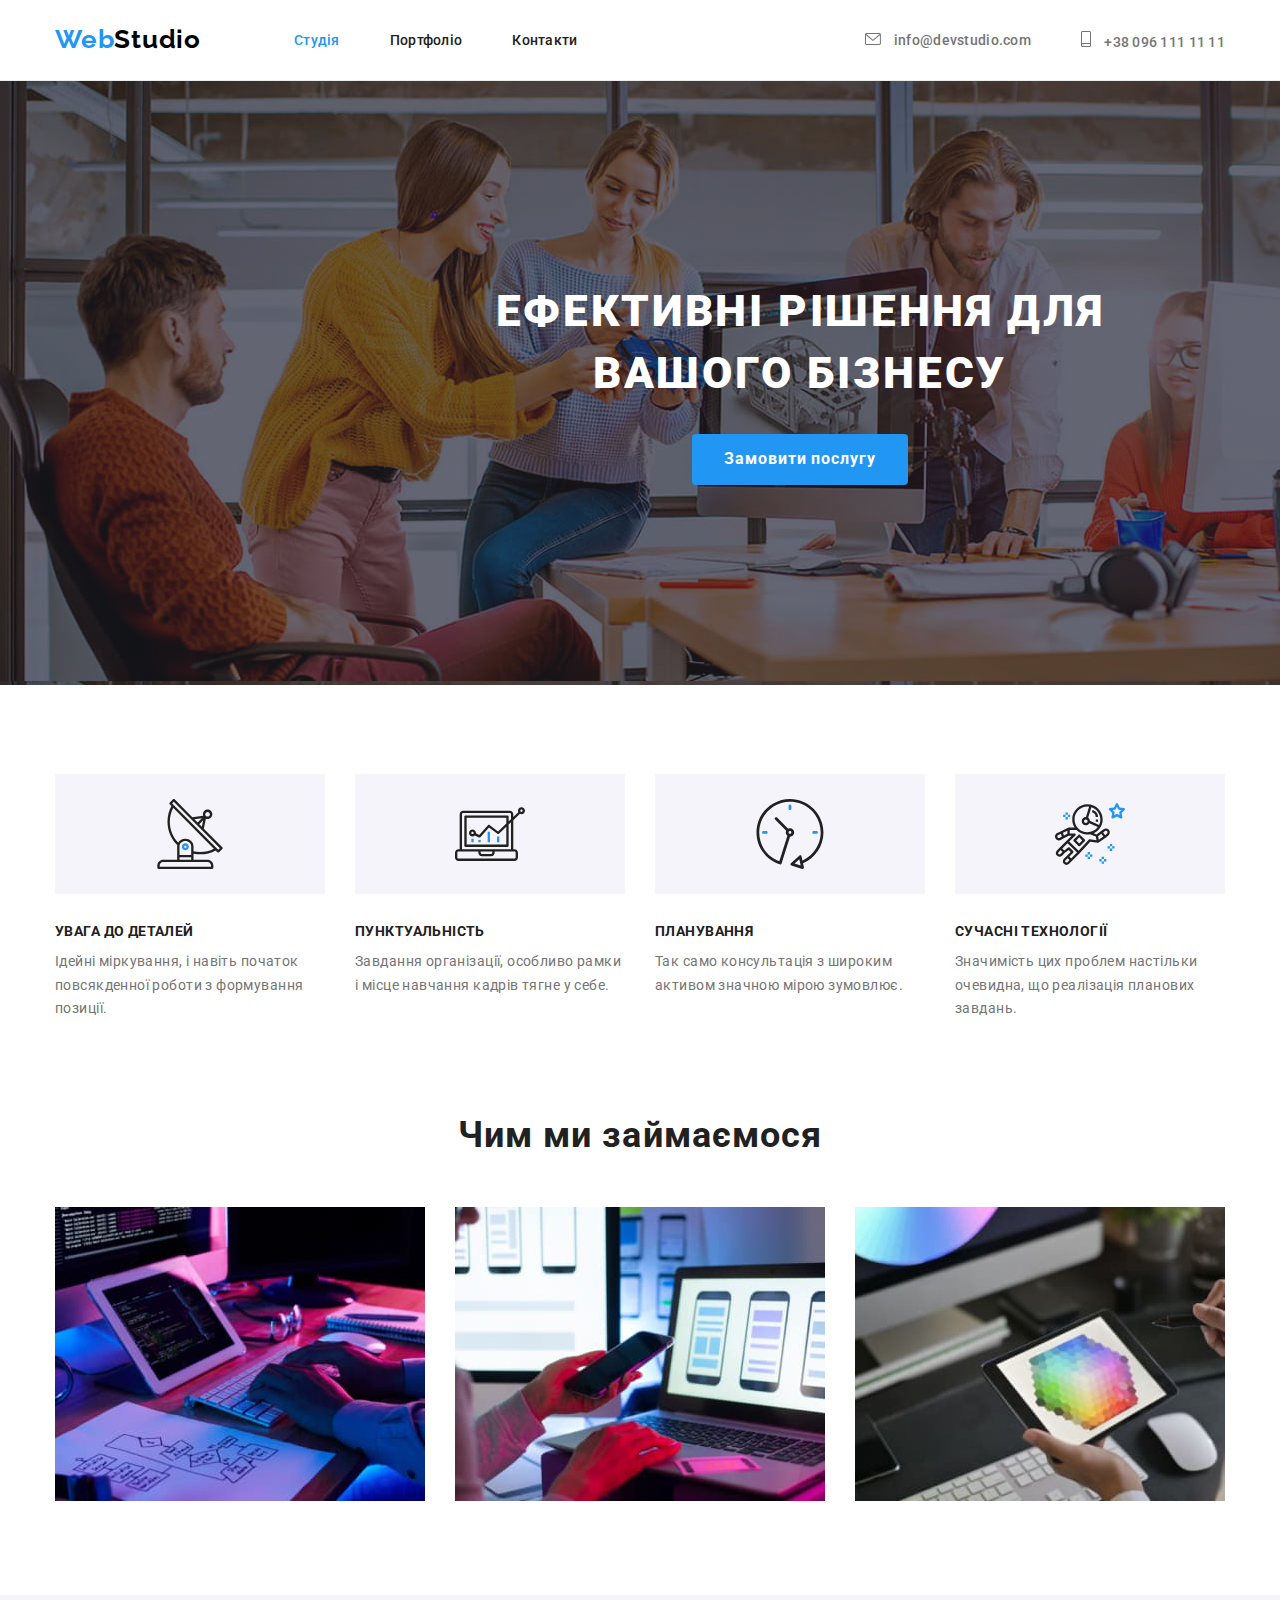
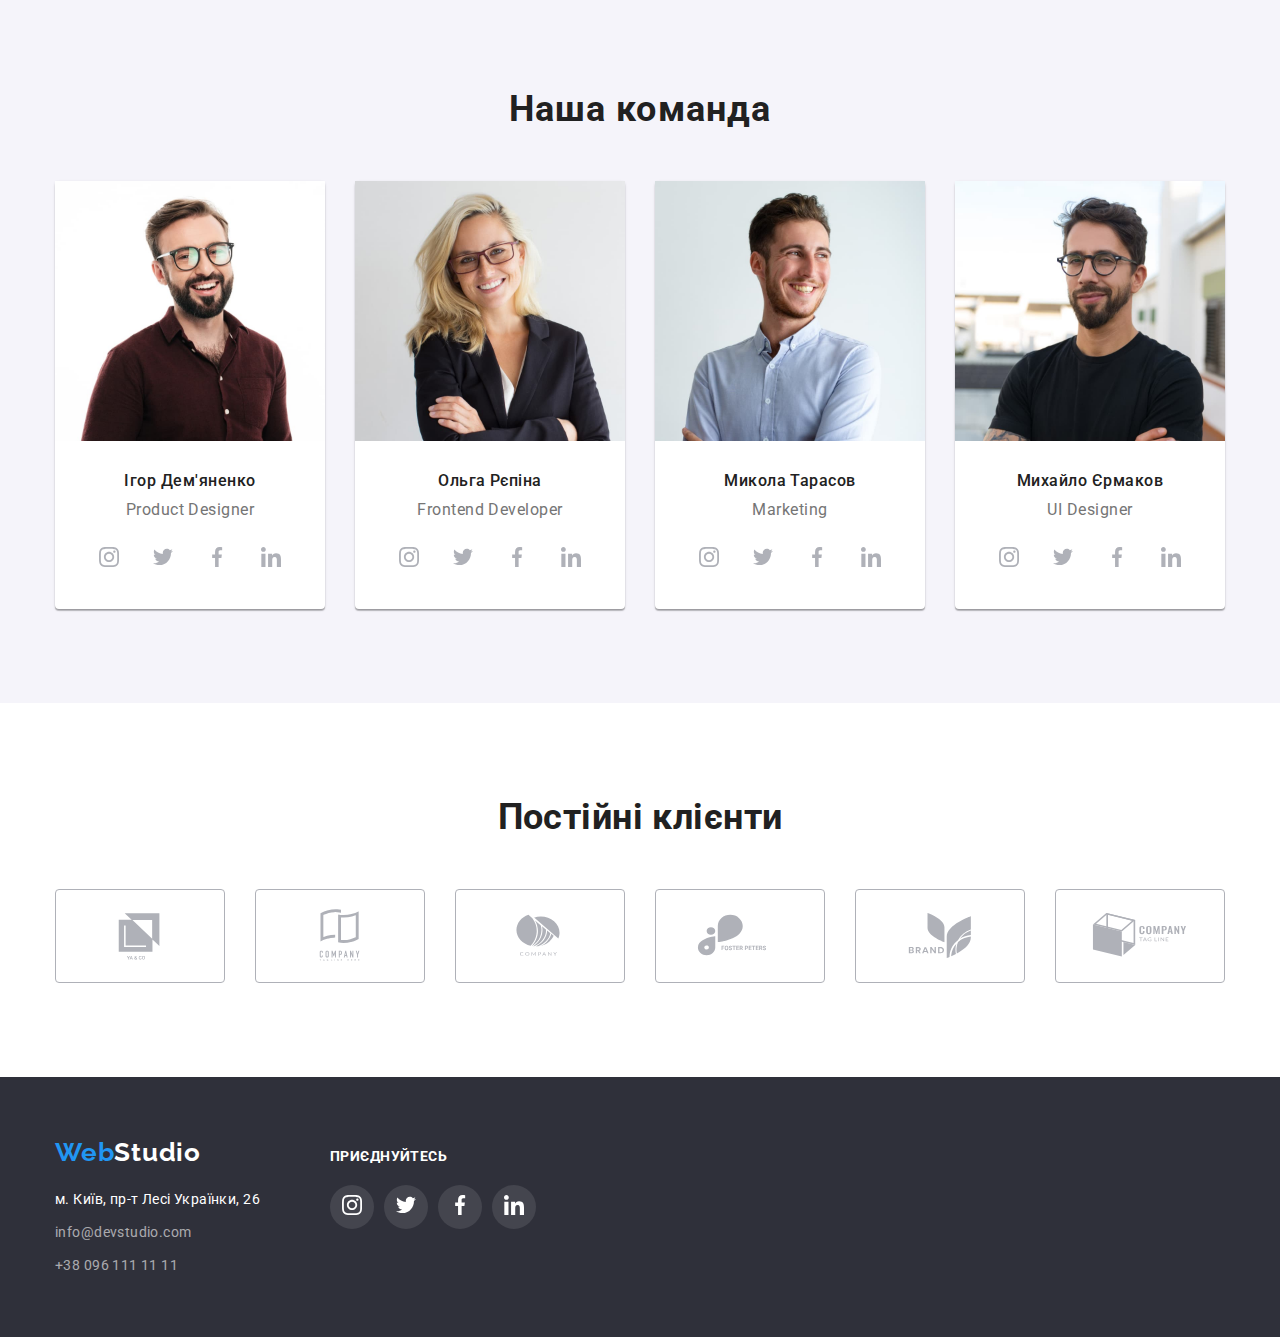
==== index.html @ df3f011e "додані розмітка секціх клієнти, іконки" ====
<!DOCTYPE html>
<html lang="uk">
  <head>
    <meta charset="UTF-8" />
    <meta http-equiv="X-UA-Compatible" content="IE=edge" />
    <meta name="viewport" content="width=device-width, initial-scale=1.0" />
    <title>WebStudio</title>

    <link rel="preconnect" href="https://fonts.googleapis.com" />
    <link rel="preconnect" href="https://fonts.gstatic.com" crossorigin />
    <link
      href="https://fonts.googleapis.com/css2?family=Raleway:wght@700&family=Roboto:wght@400;500;700;900&display=swap"
      rel="stylesheet"
    />

    <link
      rel="stylesheet"
      href="https://cdnjs.cloudflare.com/ajax/libs/modern-normalize/1.1.0/modern-normalize.min.css"
    />
    <link rel="stylesheet" href="./css/styles.css" />
  </head>
  <body>
    <!-- хeдер -->

    <header class="header">
      <div class="container site-nav">
        <nav class="nav">
          <a href="./index.html" class="logo"> <span class="accent-logo">Web</span>Studio </a>
          <ul class="site-menu">
            <li class="item"><a href="./index.html" class="link current">Студія</a></li>
            <li class="item"><a href="./portfolio.html" class="link">Портфоліо</a></li>
            <li class="item"><a href="" class="link">Контакти</a></li>
          </ul>
        </nav>
        <ul class="contact-list">
          <li class="item">
            <a href="mailto:info@devstudio.com" class="link">
              <svg class="contact-icon" width="16px" height="12px">
                <use href="./images/symbol-defs.svg#icon-envelope"></use>
              </svg>
              info@devstudio.com</a
            >
          </li>
          <li class="item">
            <a href="tel:+380961111111" class="link">
              <svg class="contact-icon" width="10px" height="16px">
                <use href="./images/symbol-defs.svg#icon-smartphone"></use>
              </svg>
              +38 096 111 11 11</a
            >
          </li>
        </ul>
      </div>
    </header>

    <main>
      <!-- герой -->

      <section class="hero">
        <div class="container">
          <h1 class="hero-title">Ефективні рішення для вашого бізнесу</h1>
          <button type="button" class="button">Замовити послугу</button>
        </div>
        <div class="tut-icon"></div>
      </section>
      <!--переваги -->

      <section class="section no-padding">
        <div class="container">
          <h2 class="visual-hiden">Переваги</h2>
          <ul class="benefits">
            <li class="item">
              <div class="benefits-card">
                <svg width="70px" height="70px">
                  <use href="./images/symbol-defs.svg#icon-antenna"></use>
                </svg>
              </div>
              <h3 class="benefits-title">Увага до деталей</h3>
              <p class="benefits-text">
                Ідейні міркування, і навіть початок повсякденної роботи з формування позиції.
              </p>
            </li>
            <li class="item">
              <div class="benefits-card">
                <svg width="70px" height="70px">
                  <use href="./images/symbol-defs.svg#icon-diagram"></use>
                </svg>
              </div>

              <h3 class="benefits-title">Пунктуальність</h3>
              <p class="benefits-text">
                Завдання організації, особливо рамки і місце навчання кадрів тягне у себе.
              </p>
            </li>
            <li class="item">
              <div class="benefits-card">
                <svg width="70px" height="70px">
                  <use href="./images/symbol-defs.svg#icon-clock"></use>
                </svg>
              </div>

              <h3 class="benefits-title">Планування</h3>
              <p class="benefits-text">
                Так само консультація з широким активом значною мірою зумовлює.
              </p>
            </li>
            <li class="item">
              <div class="benefits-card">
                <svg width="70px" height="70px">
                  <use href="./images/symbol-defs.svg#icon-astronaut"></use>
                </svg>
              </div>

              <h3 class="benefits-title">Сучасні технології</h3>
              <p class="benefits-text">
                Значимість цих проблем настільки очевидна, що реалізація планових завдань.
              </p>
            </li>
          </ul>
        </div>
      </section>

      <!-- Чим ми займаємося-->

      <section class="section no-padding">
        <div class="container">
          <h2 class="work-title">Чим ми займаємося</h2>
          <ul class="work-list">
            <li class="item">
              <img src="./images/workimg1.jpg" alt="Работа за комп'ютером" width="370" />
            </li>
            <li class="item">
              <img src="./images/workimg2.jpg" alt="Работа за телефоном" width="370" />
            </li>
            <li class="item">
              <img src="./images/workimg3.jpg" alt="Работа за планшетом" width="370" />
            </li>
          </ul>
        </div>
      </section>

      <!-- команда -->

      <section class="section team">
        <div class="container">
          <h2 class="team-title">Наша команда</h2>
          <ul class="team-list">
            <li class="card">
              <img src="./images/teamimg1.jpg" alt="Ігор Дем'яненко" width="270" />
              <div class="team-description">
                <h3 class="team-subtitle">Ігор Дем'яненко</h3>
                <p class="team-text">Product Designer</p>
              </div>

              <ul class="team-links">
                <li class="item">
                  <a class="link" href="">
                    <svg width="20px" height="20px">
                      <use href="./images/symbol-defs.svg#icon-instagram"></use>
                    </svg>
                  </a>
                </li>
                <li class="item">
                  <a class="link" href="">
                    <svg width="20px" height="20px">
                      <use href="./images/symbol-defs.svg#icon-twitter"></use>
                    </svg>
                  </a>
                </li>
                <li class="item">
                  <a class="link" href="">
                    <svg width="20px" height="20px">
                      <use href="./images/symbol-defs.svg#icon-facebook"></use>
                    </svg>
                  </a>
                </li>
                <li class="item">
                  <a class="link" href="">
                    <svg width="20px" height="20px">
                      <use href="./images/symbol-defs.svg#icon-linkedin"></use>
                    </svg>
                  </a>
                </li>
              </ul>
            </li>
            <li class="card">
              <img src="./images/teamimg2.jpg" alt="Ольга Рєпіна" width="270" />
              <div class="team-description">
                <h3 class="team-subtitle">Ольга Рєпіна</h3>
                <p class="team-text">Frontend Developer</p>
              </div>

              <ul class="team-links">
                <li class="item">
                  <a class="link" href="">
                    <svg width="20px" height="20px">
                      <use href="./images/symbol-defs.svg#icon-instagram"></use>
                    </svg>
                  </a>
                </li>
                <li class="item">
                  <a class="link" href="">
                    <svg width="20px" height="20px">
                      <use href="./images/symbol-defs.svg#icon-twitter"></use>
                    </svg>
                  </a>
                </li>
                <li class="item">
                  <a class="link" href="">
                    <svg width="20px" height="20px">
                      <use href="./images/symbol-defs.svg#icon-facebook"></use>
                    </svg>
                  </a>
                </li>
                <li class="item">
                  <a class="link" href="">
                    <svg width="20px" height="20px">
                      <use href="./images/symbol-defs.svg#icon-linkedin"></use>
                    </svg>
                  </a>
                </li>
              </ul>
            </li>
            <li class="card">
              <img src="./images/teamimg3.jpg" alt="Микола Тарасов" width="270" />
              <div class="team-description">
                <h3 class="team-subtitle">Микола Тарасов</h3>
                <p class="team-text">Marketing</p>
              </div>

              <ul class="team-links">
                <li class="item">
                  <a class="link" href="">
                    <svg width="20px" height="20px">
                      <use href="./images/symbol-defs.svg#icon-instagram"></use>
                    </svg>
                  </a>
                </li>
                <li class="item">
                  <a class="link" href="">
                    <svg width="20px" height="20px">
                      <use href="./images/symbol-defs.svg#icon-twitter"></use>
                    </svg>
                  </a>
                </li>
                <li class="item">
                  <a class="link" href="">
                    <svg width="20px" height="20px">
                      <use href="./images/symbol-defs.svg#icon-facebook"></use>
                    </svg>
                  </a>
                </li>
                <li class="item">
                  <a class="link" href="">
                    <svg width="20px" height="20px">
                      <use href="./images/symbol-defs.svg#icon-linkedin"></use>
                    </svg>
                  </a>
                </li>
              </ul>
            </li>
            <li class="card">
              <img src="./images/teamimg4.jpg" alt="Михайло Єрмаков" width="270" />
              <div class="team-description">
                <h3 class="team-subtitle">Михайло Єрмаков</h3>
                <p class="team-text">UI Designer</p>
              </div>

              <ul class="team-links">
                <li class="item">
                  <a class="link" href="">
                    <svg width="20px" height="20px">
                      <use href="./images/symbol-defs.svg#icon-instagram"></use>
                    </svg>
                  </a>
                </li>
                <li class="item">
                  <a class="link" href="">
                    <svg width="20px" height="20px">
                      <use href="./images/symbol-defs.svg#icon-twitter"></use>
                    </svg>
                  </a>
                </li>
                <li class="item">
                  <a class="link" href="">
                    <svg width="20px" height="20px">
                      <use href="./images/symbol-defs.svg#icon-facebook"></use>
                    </svg>
                  </a>
                </li>
                <li class="item">
                  <a class="link" href="">
                    <svg width="20px" height="20px">
                      <use href="./images/symbol-defs.svg#icon-linkedin"></use>
                    </svg>
                  </a>
                </li>
              </ul>
            </li>
          </ul>
        </div>
      </section>
    </main>

    <!-- Постійні клієнти -->

    <section class="section">
      <div class="container">
        <h2 class="clients-title">Постійні клієнти</h2>
        <ul class="clients-list">
          <li class="item">
            <a class="link" href="">
              <svg width="106px" height="60px">
                <use href="./images/symbol-defs.svg#icon-company-one"></use>
              </svg>
            </a>
          </li>
          <li class="item">
            <a class="link" href="">
              <svg width="106px" height="60px">
                <use href="./images/symbol-defs.svg#icon-company-two"></use>
              </svg>
            </a>
          </li>
          <li class="item">
            <a class="link" href="">
              <svg width="106px" height="60px">
                <use href="./images/symbol-defs.svg#icon-company-three"></use>
              </svg>
            </a>
          </li>
          <li class="item">
            <a class="link" href="">
              <svg width="106px" height="60px">
                <use href="./images/symbol-defs.svg#icon-company-four"></use>
              </svg>
            </a>
          </li>
          <li class="item">
            <a class="link" href="">
              <svg width="106px" height="60px">
                <use href="./images/symbol-defs.svg#icon-company-five"></use>
              </svg>
            </a>
          </li>
          <li class="item">
            <a class="link" href="">
              <svg width="106px" height="60px">
                <use href="./images/symbol-defs.svg#icon-company-six"></use>
              </svg>
            </a>
          </li>
        </ul>
      </div>
    </section>

    <!-- футер -->

    <footer class="footer">
      <div class="container footer-info">
        <div class="address">
          <a href="./index.html" class="footer-logo">
            <span class="accent-logo">Web</span>Studio
          </a>
          <address>
            <ul class="footer-list">
              <li class="item">
                <a
                  href="https://goo.gl/maps/CPtrU1FHBa2aNyZL9"
                  target="_blank"
                  rel="noopener noreferrer nofollow"
                  class="footer-address"
                >
                  м. Київ, пр-т Лесі Українки, 26
                </a>
              </li>
              <li class="item">
                <a href="mailto:info@devstudio.com" class="footer-link">info@devstudio.com</a>
              </li>
              <li class="item">
                <a href="tel:+380961111111" class="footer-link">+38 096 111 11 11</a>
              </li>
            </ul>
          </address>
        </div>

        <div class="social">
          <h2 class="social-title">Приєднуйтесь</h2>
          <ul class="social-links">
            <li class="item">
              <a class="link" href="">
                <svg class="social-icon" width="20px" height="20px">
                  <use href="./images/symbol-defs.svg#icon-instagram"></use>
                </svg>
              </a>
            </li>
            <li class="item">
              <a class="link" href="">
                <svg class="social-icon" width="20px" height="20px">
                  <use href="./images/symbol-defs.svg#icon-twitter"></use>
                </svg>
              </a>
            </li>
            <li class="item">
              <a class="link" href="">
                <svg class="social-icon" width="20px" height="20px">
                  <use href="./images/symbol-defs.svg#icon-facebook"></use>
                </svg>
              </a>
            </li>
            <li class="item">
              <a class="link" href="">
                <svg class="social-icon" width="20px" height="20px">
                  <use href="./images/symbol-defs.svg#icon-linkedin"></use>
                </svg>
              </a>
            </li>
          </ul>
        </div>
      </div>
    </footer>
  </body>
</html>
---- css/styles.css ----
:root {
  --main-text-color: #757575;
  --background-color: #ffffff;
  --secondary-background-color: #f5f4fa;
  --main-black-color: #212121;
  --seconadary-black-color: #000000;
  --accent-color: #2196f3;
  --hover-accent-color: #1f84d7;
  --footer-background-color: #2f303a;
  --button-bgc-color: #eeeeee;
  --header-border-color: #ececec;
}

body {
  color: var(--main-text-color);
  font-family: 'Roboto', sans-serif;
  font-size: 14px;
  letter-spacing: 0.03em;
  background-color: var(--background-color);
}

ul {
  list-style-type: none;
  margin: 0;
  padding: 0;
}

h1,
h2,
h3,
h4,
h5,
h6,
p {
  margin-top: 0;
  margin-bottom: 0;
}

button {
  display: block;
  margin: 0;
  cursor: pointer;
  border: none;
  border-radius: 4px;
}

img {
  display: block;
  max-width: 100%;
  height: auto;
}
.container {
  width: 1200px;
  padding-left: 15px;
  padding-right: 15px;
  margin-left: auto;
  margin-right: auto;
}

.section {
  padding-top: 94px;
  padding-bottom: 94px;
}

address {
  font-style: normal;
}
.section.no-padding {
  padding-top: 0;
}

.visual-hiden {
  position: absolute;
  width: 1px;
  height: 1px;
  margin: -1px;
  border: 0;
  padding: 0;

  white-space: nowrap;
  clip-path: inset(100%);
  clip: rect(0 0 0 0);
  overflow: hidden;
}

.link {
  color: var(--main-text-color);
  text-decoration: none;
}
/* хедер */

.header {
  border-bottom: 1px solid var(--header-border-color);
}

.site-nav {
  display: flex;
  align-items: center;
}

.nav {
  display: flex;
  align-items: center;
}

.logo {
  color: var(--seconadary-black-color);

  font-family: 'Raleway', sans-serif;
  font-weight: 700;
  font-size: 26px;
  line-height: 1.2;
  letter-spacing: 0.03em;
  text-decoration: none;

  margin-right: 93px;
  padding-top: 24px;
  padding-bottom: 25px;
}

.accent-logo {
  color: var(--accent-color);
}

.site-menu {
  display: flex;
}

.site-menu .item:not(:first-child) {
  margin-left: 50px;
}

.site-menu .link {
  color: var(--main-black-color);

  font-weight: 500;
  font-size: 14px;
  line-height: 1.14;
  letter-spacing: 0.02em;
  text-decoration: none;
}

.site-menu .link:hover,
.site-menu .link:focus {
  color: var(--accent-color);
}

.site-menu .link.current {
  color: var(--accent-color);
}

.contact-list .link {
  color: var(--main-text-color);

  font-weight: 500;
  font-size: 14px;
  line-height: 1.14px;
  letter-spacing: 0.02em;
  text-decoration: none;
}

.contact-list .link:hover,
.contact-list .link:focus {
  color: var(--accent-color);
}

.contact-list {
  display: flex;
  align-items: center;
  margin-left: auto;
}

.contact-list .item:not(:first-child) {
  margin-left: 50px;
}

.contact-icon {
  fill: currentColor;
  margin-right: 10px;
}

.contact-icon:hover,
.contact-icon:focus {
  fill: var(--accent-color);
}

/* герой index.html */

.hero {
  background-color: var(--footer-background-color);
  width: 1600px;
  padding-top: 200px;
  padding-bottom: 200px;
  margin: 0 auto;

  background-image: linear-gradient(rgba(47, 48, 58, 0.4), rgba(47, 48, 58, 0.4)),
    url(../images/bgcimage.jpg);
}

.hero-title {
  color: var(--background-color);

  font-weight: 900;
  font-size: 44px;
  line-height: 1.4;
  text-align: center;
  letter-spacing: 0.06em;
  text-transform: uppercase;

  width: 696px;
  margin: 0 auto 30px;
}

.hero .button {
  color: var(--background-color);
  background-color: var(--accent-color);

  font-family: inherit;
  font-weight: 700;
  font-size: 16px;
  line-height: 1.9;

  letter-spacing: 0.06em;
  border-style: none;
  border-radius: 4px;
  cursor: pointer;

  display: flex;
  align-items: center;
  text-align: center;
  margin: 0 auto;
  min-width: 200px;
  padding: 10px 32px;
}

.hero .button:hover,
.hero .button:focus {
  background-color: var(--hover-accent-color);
}

/* переваги */

.benefits {
  display: flex;
  justify-content: space-between;
  margin-top: 89px;
}

.benefits .item:not(:last-child) {
  width: 270px;
  margin-right: 30px;
}

.benefits-card {
  display: flex;
  justify-content: center;
  align-items: center;

  width: 270px;
  height: 120px;
  margin-bottom: 30px;
  background-color: var(--secondary-background-color);
}

.benefits-title {
  color: var(--main-black-color);

  font-weight: 700;
  font-size: 14px;
  line-height: 1.14;
  letter-spacing: 0.03em;
  text-transform: uppercase;

  margin-bottom: 10px;
}

.benefits-text {
  color: var(--main-text-color);

  font-size: 14px;
  line-height: 1.7;
  letter-spacing: 0.03em;
}

/* чим ми займаємося */

.work-title,
.team-title {
  color: var(--main-black-color);

  font-weight: 700;
  font-size: 36px;
  line-height: 1.16;
  text-align: center;
  letter-spacing: 0.03em;

  margin: 0 auto 50px;
}

.work-list {
  display: flex;
}

.work-list .item:not(:last-child) {
  margin-right: 30px;
}

/* команда */

.section.team {
  background-color: var(--secondary-background-color);
}

.team-subtitle {
  color: var(--main-black-color);

  font-weight: 500;
  font-size: 16px;
  line-height: 1.2;
  text-align: center;
  letter-spacing: 0.03em;
  margin-bottom: 10px;
}

.team-text {
  color: var(--main-text-color);

  font-size: 16px;
  line-height: 1.2;
  text-align: center;
  letter-spacing: 0.03em;
}

.team-description {
  margin-top: 30px;
}

.team-list {
  display: flex;
}

.team-list > .card {
  width: 270px;

  background-color: #ffffff;

  box-shadow: 0px 1px 3px rgba(0, 0, 0, 0.12), 0px 1px 1px rgba(0, 0, 0, 0.14),
    0px 2px 1px rgba(0, 0, 0, 0.2);
  border-radius: 4px;
}

.team-list .card:not(:last-child) {
  margin-right: 30px;
}

/* team social links */
.team-links .social-icon {
  fill: #afb1b8;
}

.team-links {
  margin: 16px 32px 30px;
}

.team-links .link {
  display: flex;
  padding: 0;
  width: 44px;
  height: 44px;
  border-radius: 50%;
  align-items: center;
  justify-content: center;
  fill: #afb1b8;
  background-color: var(--background-color);
}

.team-links {
  display: flex;
}

.team-links .link:hover,
.team-links .link:focus {
  fill: var(--background-color);
  background-color: var(--accent-color);
}

.team-links .item:not(:last-child) {
  margin-right: 10px;
}

/* Clients */
.clients-title {
  color: var(--main-black-color);
  font-weight: 700;
  font-size: 36px;
  line-height: 1.16;
  text-align: center;

  margin-bottom: 50px;
}

.clients-list {
  display: flex;
  justify-content: center;
}

.clients-list .link {
  display: inline-flex;
  justify-content: center;
  align-items: center;
  padding: 0;
  width: 170px;
  height: 94px;
  cursor: pointer;

  fill: #afb1b8;

  border: 1px solid #afb1b8;
  border-radius: 4px;
}

.clients-list .item:not(:last-child) {
  margin-right: 30px;
}

.clients-list .link:hover,
.clients-list .link:focus {
  border-color: var(--accent-color);
  fill: var(--accent-color);
}

.buttons-list {
  display: flex;
  justify-content: center;
  margin-bottom: 50px;
}

.buttons-list .item:not(:first-child) {
  margin-left: 8px;
}

.buttons-list .button {
  color: var(--main-black-color);
  background-color: var(--secondary-background-color);

  font-family: inherit;
  font-style: normal;
  font-weight: 500;
  font-size: 16px;
  line-height: 1.6;
  text-align: center;
  letter-spacing: 0.03em;
  border-style: none;
  border-radius: 5px;
  cursor: pointer;

  padding: 6px 22px;
}

.buttons-list .button:hover,
.buttons-list .button:focus {
  color: var(--background-color);
  background-color: var(--accent-color);

  box-shadow: 0px 3px 1px rgba(0, 0, 0, 0.12), 0px 1px 2px rgba(0, 0, 0, 0.08),
    0px 2px 2px rgba(0, 0, 0, 0.12);
}

.buttons-list .button.current {
  color: var(--background-color);
  background-color: var(--accent-color);

  box-shadow: 0px 3px 1px rgba(0, 0, 0, 0.12), 0px 1px 2px rgba(0, 0, 0, 0.08),
    0px 2px 2px rgba(0, 0, 0, 0.12);
}

.galery {
  display: flex;
  flex-wrap: wrap;
}

.galery-card {
  width: calc((100% - 60px) / 3);
  margin-right: 30px;
  margin-bottom: 30px;
}

.galery-card:hover {
  box-shadow: 0px 1px 1px rgba(0, 0, 0, 0.12), 0px 4px 4px rgba(0, 0, 0, 0.06),
    1px 4px 6px rgba(0, 0, 0, 0.16);

  /* box-shadow: 0px 3px 1px rgba(0, 0, 0, 0.12), 0px 1px 2px rgba(0, 0, 0, 0.08),
    0px 2px 2px rgba(0, 0, 0, 0.12); */
}

.galery .galery-card:nth-child(3n) {
  margin-right: 0;
}

.galery .galery-card:nth-last-child(-n + 3) {
  margin-bottom: 0;
}
.galery-card .card-title {
  color: var(--main-black-color);

  font-weight: 700;
  font-size: 18px;
  line-height: 2;
  letter-spacing: 0.06em;

  margin-bottom: 4px;
}

.galery-card .card-text {
  color: var(--main-text-color);

  font-size: 16px;
  line-height: 1.8;
  letter-spacing: 0.03em;
}

.card-info {
  border: 1px solid var(--button-bgc-color);
  padding: 20px 24px;
}

/* футер */

.container.footer-info {
  display: flex;
  align-items: flex-start;
}

.address {
  padding-top: 60px;
  padding-bottom: 60px;

  margin-right: 70px;
}

.footer {
  background-color: var(--footer-background-color);
}

.footer-logo {
  color: var(--background-color);

  display: inline-block;
  padding: 0;
  margin-bottom: 20px;

  font-family: 'Raleway', sans-serif;
  font-weight: 700;
  font-size: 26px;
  line-height: 1.2;
  letter-spacing: 0.03em;
  text-decoration: none;
}

.footer-address {
  color: var(--background-color);

  font-weight: 400;
  font-size: 14px;
  line-height: 1.7;
  letter-spacing: 0.03em;
  text-decoration: none;
}

.footer-address:hover,
.footer-address:focus {
  color: var(--accent-color);
}

.footer-list .item:not(:last-child) {
  margin-bottom: 9px;
}

.footer-link {
  color: rgba(255, 255, 255, 0.6);

  font-weight: 400;
  font-size: 14px;
  line-height: 1.7;
  letter-spacing: 0.03em;
  text-decoration: none;
  display: inline-block;
}

.footer-link:hover,
.footer-link:focus {
  color: var(--accent-color);
}

.social-title {
  color: var(--background-color);
  font-weight: 700;
  font-size: 14px;
  line-height: 1.14;
  text-transform: uppercase;

  margin-bottom: 20px;
}

.social-links {
  display: flex;
  align-items: center;
}

.social-links .item {
  display: flex;
  width: 44px;
  height: 44px;
  border-radius: 50%;
  align-items: center;
  justify-content: center;

  background-color: rgba(255, 255, 255, 0.1);
  cursor: pointer;
}

.social-links .item:hover,
.social-links .item:focus {
  background-color: var(--accent-color);
}

.social-links .item:not(:last-child) {
  margin-right: 10px;
}

.social-icon {
  fill: var(--background-color);
}

.social {
  padding-top: 72px;
  padding-bottom: 100px;
}

.team-links {
  padding: 0;
  margin: 16px 32px 30px;
}
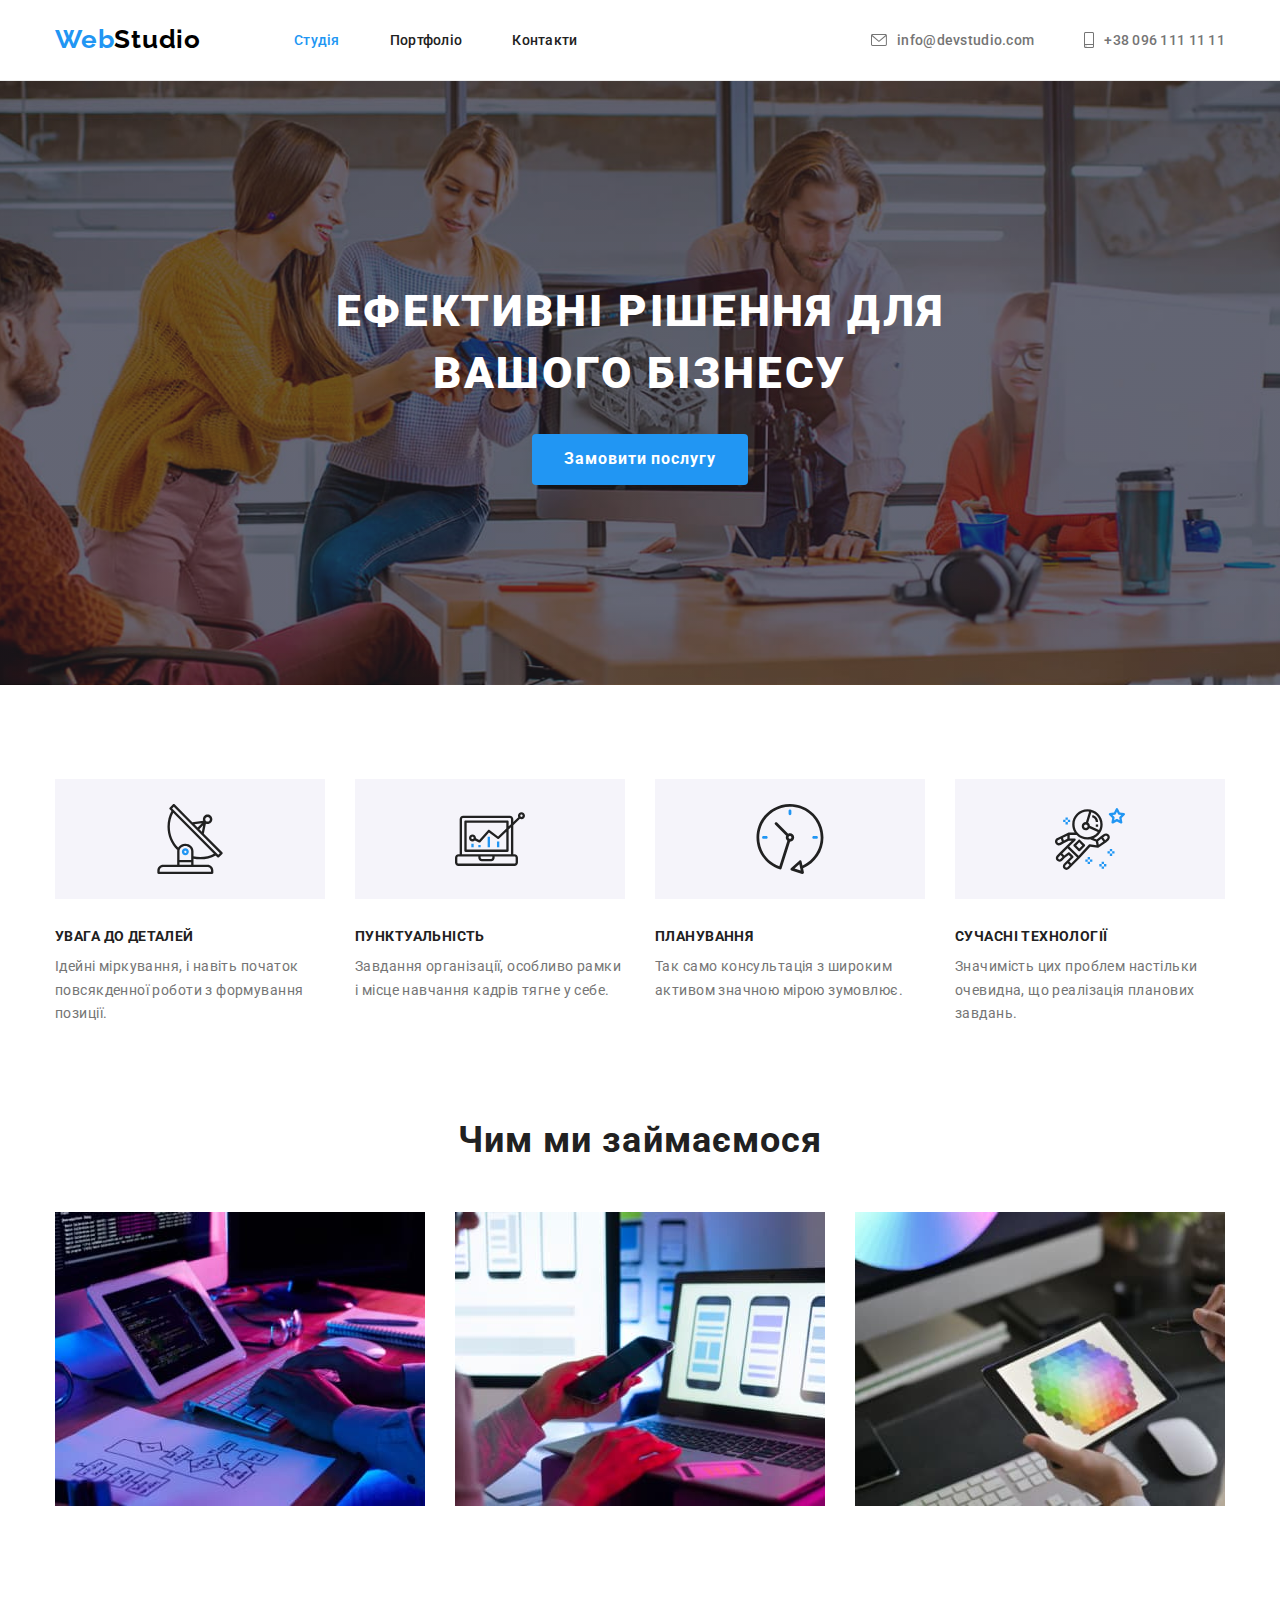
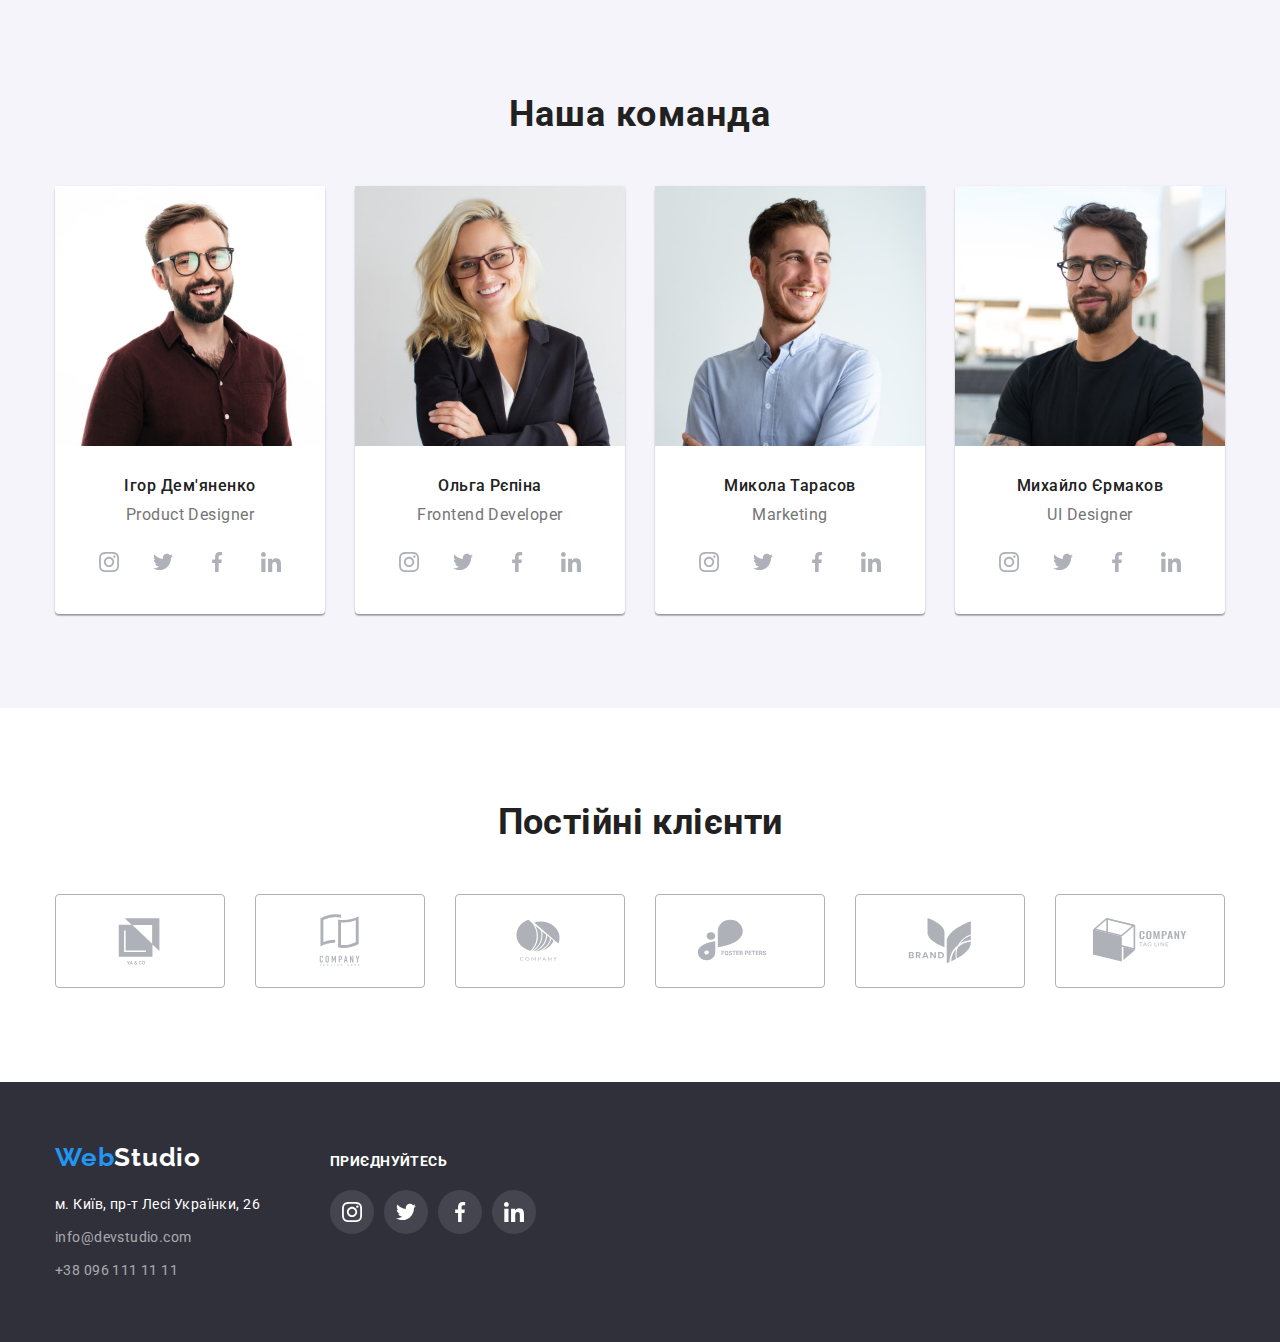
==== commit c8526e72: "Update index.html" ====
--- a/index.html
+++ b/index.html
@@ -65,7 +65,7 @@
       </section>
       <!--переваги -->
 
-      <section class="section no-padding">
+      <section class="section">
         <div class="container">
           <h2 class="visual-hiden">Переваги</h2>
           <ul class="benefits">
@@ -150,209 +150,209 @@
               <div class="team-description">
                 <h3 class="team-subtitle">Ігор Дем'яненко</h3>
                 <p class="team-text">Product Designer</p>
-              </div>
-
-              <ul class="team-links">
-                <li class="item">
-                  <a class="link" href="">
-                    <svg width="20px" height="20px">
-                      <use href="./images/symbol-defs.svg#icon-instagram"></use>
-                    </svg>
-                  </a>
-                </li>
-                <li class="item">
-                  <a class="link" href="">
-                    <svg width="20px" height="20px">
-                      <use href="./images/symbol-defs.svg#icon-twitter"></use>
-                    </svg>
-                  </a>
-                </li>
-                <li class="item">
-                  <a class="link" href="">
-                    <svg width="20px" height="20px">
-                      <use href="./images/symbol-defs.svg#icon-facebook"></use>
-                    </svg>
-                  </a>
-                </li>
-                <li class="item">
-                  <a class="link" href="">
-                    <svg width="20px" height="20px">
-                      <use href="./images/symbol-defs.svg#icon-linkedin"></use>
-                    </svg>
-                  </a>
-                </li>
-              </ul>
+
+                <ul class="team-links">
+                  <li class="item">
+                    <a class="link" href="">
+                      <svg class="link-icon" width="20px" height="20px">
+                        <use href="./images/symbol-defs.svg#icon-instagram"></use>
+                      </svg>
+                    </a>
+                  </li>
+                  <li class="item">
+                    <a class="link" href="">
+                      <svg class="link-icon" width="20px" height="20px">
+                        <use href="./images/symbol-defs.svg#icon-twitter"></use>
+                      </svg>
+                    </a>
+                  </li>
+                  <li class="item">
+                    <a class="link" href="">
+                      <svg class="link-icon" width="20px" height="20px">
+                        <use href="./images/symbol-defs.svg#icon-facebook"></use>
+                      </svg>
+                    </a>
+                  </li>
+                  <li class="item">
+                    <a class="link" href="">
+                      <svg class="link-icon" width="20px" height="20px">
+                        <use href="./images/symbol-defs.svg#icon-linkedin"></use>
+                      </svg>
+                    </a>
+                  </li>
+                </ul>
+              </div>
             </li>
             <li class="card">
               <img src="./images/teamimg2.jpg" alt="Ольга Рєпіна" width="270" />
               <div class="team-description">
                 <h3 class="team-subtitle">Ольга Рєпіна</h3>
                 <p class="team-text">Frontend Developer</p>
-              </div>
-
-              <ul class="team-links">
-                <li class="item">
-                  <a class="link" href="">
-                    <svg width="20px" height="20px">
-                      <use href="./images/symbol-defs.svg#icon-instagram"></use>
-                    </svg>
-                  </a>
-                </li>
-                <li class="item">
-                  <a class="link" href="">
-                    <svg width="20px" height="20px">
-                      <use href="./images/symbol-defs.svg#icon-twitter"></use>
-                    </svg>
-                  </a>
-                </li>
-                <li class="item">
-                  <a class="link" href="">
-                    <svg width="20px" height="20px">
-                      <use href="./images/symbol-defs.svg#icon-facebook"></use>
-                    </svg>
-                  </a>
-                </li>
-                <li class="item">
-                  <a class="link" href="">
-                    <svg width="20px" height="20px">
-                      <use href="./images/symbol-defs.svg#icon-linkedin"></use>
-                    </svg>
-                  </a>
-                </li>
-              </ul>
+
+                <ul class="team-links">
+                  <li class="item">
+                    <a class="link" href="">
+                      <svg class="link-icon" width="20px" height="20px">
+                        <use href="./images/symbol-defs.svg#icon-instagram"></use>
+                      </svg>
+                    </a>
+                  </li>
+                  <li class="item">
+                    <a class="link" href="">
+                      <svg class="link-icon" width="20px" height="20px">
+                        <use href="./images/symbol-defs.svg#icon-twitter"></use>
+                      </svg>
+                    </a>
+                  </li>
+                  <li class="item">
+                    <a class="link" href="">
+                      <svg class="link-icon" width="20px" height="20px">
+                        <use href="./images/symbol-defs.svg#icon-facebook"></use>
+                      </svg>
+                    </a>
+                  </li>
+                  <li class="item">
+                    <a class="link" href="">
+                      <svg class="link-icon" width="20px" height="20px">
+                        <use href="./images/symbol-defs.svg#icon-linkedin"></use>
+                      </svg>
+                    </a>
+                  </li>
+                </ul>
+              </div>
             </li>
             <li class="card">
               <img src="./images/teamimg3.jpg" alt="Микола Тарасов" width="270" />
               <div class="team-description">
                 <h3 class="team-subtitle">Микола Тарасов</h3>
                 <p class="team-text">Marketing</p>
-              </div>
-
-              <ul class="team-links">
-                <li class="item">
-                  <a class="link" href="">
-                    <svg width="20px" height="20px">
-                      <use href="./images/symbol-defs.svg#icon-instagram"></use>
-                    </svg>
-                  </a>
-                </li>
-                <li class="item">
-                  <a class="link" href="">
-                    <svg width="20px" height="20px">
-                      <use href="./images/symbol-defs.svg#icon-twitter"></use>
-                    </svg>
-                  </a>
-                </li>
-                <li class="item">
-                  <a class="link" href="">
-                    <svg width="20px" height="20px">
-                      <use href="./images/symbol-defs.svg#icon-facebook"></use>
-                    </svg>
-                  </a>
-                </li>
-                <li class="item">
-                  <a class="link" href="">
-                    <svg width="20px" height="20px">
-                      <use href="./images/symbol-defs.svg#icon-linkedin"></use>
-                    </svg>
-                  </a>
-                </li>
-              </ul>
+
+                <ul class="team-links">
+                  <li class="item">
+                    <a class="link" href="">
+                      <svg class="link-icon" width="20px" height="20px">
+                        <use href="./images/symbol-defs.svg#icon-instagram"></use>
+                      </svg>
+                    </a>
+                  </li>
+                  <li class="item">
+                    <a class="link" href="">
+                      <svg class="link-icon" width="20px" height="20px">
+                        <use href="./images/symbol-defs.svg#icon-twitter"></use>
+                      </svg>
+                    </a>
+                  </li>
+                  <li class="item">
+                    <a class="link" href="">
+                      <svg class="link-icon" width="20px" height="20px">
+                        <use href="./images/symbol-defs.svg#icon-facebook"></use>
+                      </svg>
+                    </a>
+                  </li>
+                  <li class="item">
+                    <a class="link" href="">
+                      <svg class="link-icon" width="20px" height="20px">
+                        <use href="./images/symbol-defs.svg#icon-linkedin"></use>
+                      </svg>
+                    </a>
+                  </li>
+                </ul>
+              </div>
             </li>
             <li class="card">
               <img src="./images/teamimg4.jpg" alt="Михайло Єрмаков" width="270" />
               <div class="team-description">
                 <h3 class="team-subtitle">Михайло Єрмаков</h3>
                 <p class="team-text">UI Designer</p>
-              </div>
-
-              <ul class="team-links">
-                <li class="item">
-                  <a class="link" href="">
-                    <svg width="20px" height="20px">
-                      <use href="./images/symbol-defs.svg#icon-instagram"></use>
-                    </svg>
-                  </a>
-                </li>
-                <li class="item">
-                  <a class="link" href="">
-                    <svg width="20px" height="20px">
-                      <use href="./images/symbol-defs.svg#icon-twitter"></use>
-                    </svg>
-                  </a>
-                </li>
-                <li class="item">
-                  <a class="link" href="">
-                    <svg width="20px" height="20px">
-                      <use href="./images/symbol-defs.svg#icon-facebook"></use>
-                    </svg>
-                  </a>
-                </li>
-                <li class="item">
-                  <a class="link" href="">
-                    <svg width="20px" height="20px">
-                      <use href="./images/symbol-defs.svg#icon-linkedin"></use>
-                    </svg>
-                  </a>
-                </li>
-              </ul>
+
+                <ul class="team-links">
+                  <li class="item">
+                    <a class="link" href="">
+                      <svg class="link-icon" width="20px" height="20px">
+                        <use href="./images/symbol-defs.svg#icon-instagram"></use>
+                      </svg>
+                    </a>
+                  </li>
+                  <li class="item">
+                    <a class="link" href="">
+                      <svg class="link-icon" width="20px" height="20px">
+                        <use href="./images/symbol-defs.svg#icon-twitter"></use>
+                      </svg>
+                    </a>
+                  </li>
+                  <li class="item">
+                    <a class="link" href="">
+                      <svg class="link-icon" width="20px" height="20px">
+                        <use href="./images/symbol-defs.svg#icon-facebook"></use>
+                      </svg>
+                    </a>
+                  </li>
+                  <li class="item">
+                    <a class="link" href="">
+                      <svg class="link-icon" width="20px" height="20px">
+                        <use href="./images/symbol-defs.svg#icon-linkedin"></use>
+                      </svg>
+                    </a>
+                  </li>
+                </ul>
+              </div>
+            </li>
+          </ul>
+        </div>
+      </section>
+
+      <!-- Постійні клієнти -->
+
+      <section class="section">
+        <div class="container">
+          <h2 class="clients-title">Постійні клієнти</h2>
+          <ul class="clients-list">
+            <li class="item">
+              <a class="link" href="">
+                <svg class="link-icon" width="106px" height="60px">
+                  <use href="./images/symbol-defs.svg#icon-company-one"></use>
+                </svg>
+              </a>
+            </li>
+            <li class="item">
+              <a class="link" href="">
+                <svg class="link-icon" width="106px" height="60px">
+                  <use href="./images/symbol-defs.svg#icon-company-two"></use>
+                </svg>
+              </a>
+            </li>
+            <li class="item">
+              <a class="link" href="">
+                <svg class="link-icon" width="106px" height="60px">
+                  <use href="./images/symbol-defs.svg#icon-company-three"></use>
+                </svg>
+              </a>
+            </li>
+            <li class="item">
+              <a class="link" href="">
+                <svg class="link-icon" width="106px" height="60px">
+                  <use href="./images/symbol-defs.svg#icon-company-four"></use>
+                </svg>
+              </a>
+            </li>
+            <li class="item">
+              <a class="link" href="">
+                <svg class="link-icon" width="106px" height="60px">
+                  <use href="./images/symbol-defs.svg#icon-company-five"></use>
+                </svg>
+              </a>
+            </li>
+            <li class="item">
+              <a class="link" href="">
+                <svg class="link-icon" width="106px" height="60px">
+                  <use href="./images/symbol-defs.svg#icon-company-six"></use>
+                </svg>
+              </a>
             </li>
           </ul>
         </div>
       </section>
     </main>
-
-    <!-- Постійні клієнти -->
-
-    <section class="section">
-      <div class="container">
-        <h2 class="clients-title">Постійні клієнти</h2>
-        <ul class="clients-list">
-          <li class="item">
-            <a class="link" href="">
-              <svg width="106px" height="60px">
-                <use href="./images/symbol-defs.svg#icon-company-one"></use>
-              </svg>
-            </a>
-          </li>
-          <li class="item">
-            <a class="link" href="">
-              <svg width="106px" height="60px">
-                <use href="./images/symbol-defs.svg#icon-company-two"></use>
-              </svg>
-            </a>
-          </li>
-          <li class="item">
-            <a class="link" href="">
-              <svg width="106px" height="60px">
-                <use href="./images/symbol-defs.svg#icon-company-three"></use>
-              </svg>
-            </a>
-          </li>
-          <li class="item">
-            <a class="link" href="">
-              <svg width="106px" height="60px">
-                <use href="./images/symbol-defs.svg#icon-company-four"></use>
-              </svg>
-            </a>
-          </li>
-          <li class="item">
-            <a class="link" href="">
-              <svg width="106px" height="60px">
-                <use href="./images/symbol-defs.svg#icon-company-five"></use>
-              </svg>
-            </a>
-          </li>
-          <li class="item">
-            <a class="link" href="">
-              <svg width="106px" height="60px">
-                <use href="./images/symbol-defs.svg#icon-company-six"></use>
-              </svg>
-            </a>
-          </li>
-        </ul>
-      </div>
-    </section>
 
     <!-- футер -->
 
@@ -385,7 +385,7 @@
         </div>
 
         <div class="social">
-          <h2 class="social-title">Приєднуйтесь</h2>
+          <p class="social-title">Приєднуйтесь</p>
           <ul class="social-links">
             <li class="item">
               <a class="link" href="">
--- a/css/styles.css
+++ b/css/styles.css
@@ -150,6 +150,9 @@
 }
 
 .contact-list .link {
+  display: flex;
+  align-items: center;
+
   color: var(--main-text-color);
 
   font-weight: 500;
@@ -188,13 +191,16 @@
 
 .hero {
   background-color: var(--footer-background-color);
-  width: 1600px;
+  max-width: 1600px;
   padding-top: 200px;
   padding-bottom: 200px;
   margin: 0 auto;
 
   background-image: linear-gradient(rgba(47, 48, 58, 0.4), rgba(47, 48, 58, 0.4)),
     url(../images/bgcimage.jpg);
+  background-position: center;
+  background-size: cover;
+  background-repeat: no-repeat;
 }
 
 .hero-title {
@@ -243,7 +249,6 @@
 .benefits {
   display: flex;
   justify-content: space-between;
-  margin-top: 89px;
 }
 
 .benefits .item:not(:last-child) {
@@ -329,10 +334,12 @@
   line-height: 1.2;
   text-align: center;
   letter-spacing: 0.03em;
+
+  margin-bottom: 16px;
 }
 
 .team-description {
-  margin-top: 30px;
+  padding: 30px 0;
 }
 
 .team-list {
@@ -354,23 +361,23 @@
 }
 
 /* team social links */
-.team-links .social-icon {
-  fill: #afb1b8;
+.link-icon {
+  fill: currentColor;
 }
 
 .team-links {
-  margin: 16px 32px 30px;
+  display: flex;
+  justify-content: center;
 }
 
 .team-links .link {
   display: flex;
-  padding: 0;
   width: 44px;
   height: 44px;
   border-radius: 50%;
   align-items: center;
   justify-content: center;
-  fill: #afb1b8;
+  color: #afb1b8;
   background-color: var(--background-color);
 }
 
@@ -380,7 +387,7 @@
 
 .team-links .link:hover,
 .team-links .link:focus {
-  fill: var(--background-color);
+  color: var(--background-color);
   background-color: var(--accent-color);
 }
 
@@ -405,15 +412,13 @@
 }
 
 .clients-list .link {
-  display: inline-flex;
+  display: flex;
   justify-content: center;
   align-items: center;
-  padding: 0;
   width: 170px;
   height: 94px;
-  cursor: pointer;
-
-  fill: #afb1b8;
+
+  color: #afb1b8;
 
   border: 1px solid #afb1b8;
   border-radius: 4px;
@@ -426,7 +431,7 @@
 .clients-list .link:hover,
 .clients-list .link:focus {
   border-color: var(--accent-color);
-  fill: var(--accent-color);
+  color: var(--accent-color);
 }
 
 .buttons-list {
@@ -485,7 +490,12 @@
   margin-bottom: 30px;
 }
 
-.galery-card:hover {
+.galery-card .link {
+  display: block;
+}
+
+.galery-card .link:hover,
+.galery-card .link:focus {
   box-shadow: 0px 1px 1px rgba(0, 0, 0, 0.12), 0px 4px 4px rgba(0, 0, 0, 0.06),
     1px 4px 6px rgba(0, 0, 0, 0.16);
 
@@ -528,18 +538,16 @@
 
 .container.footer-info {
   display: flex;
-  align-items: flex-start;
+  align-items: baseline;
 }
 
 .address {
-  padding-top: 60px;
-  padding-bottom: 60px;
-
   margin-right: 70px;
 }
 
 .footer {
   background-color: var(--footer-background-color);
+  padding: 60px 0;
 }
 
 .footer-logo {
@@ -607,7 +615,7 @@
   align-items: center;
 }
 
-.social-links .item {
+.social-links .link {
   display: flex;
   width: 44px;
   height: 44px;
@@ -616,11 +624,10 @@
   justify-content: center;
 
   background-color: rgba(255, 255, 255, 0.1);
-  cursor: pointer;
-}
-
-.social-links .item:hover,
-.social-links .item:focus {
+}
+
+.social-links .link:hover,
+.social-links .link:focus {
   background-color: var(--accent-color);
 }
 
@@ -631,13 +638,3 @@
 .social-icon {
   fill: var(--background-color);
 }
-
-.social {
-  padding-top: 72px;
-  padding-bottom: 100px;
-}
-
-.team-links {
-  padding: 0;
-  margin: 16px 32px 30px;
-}
